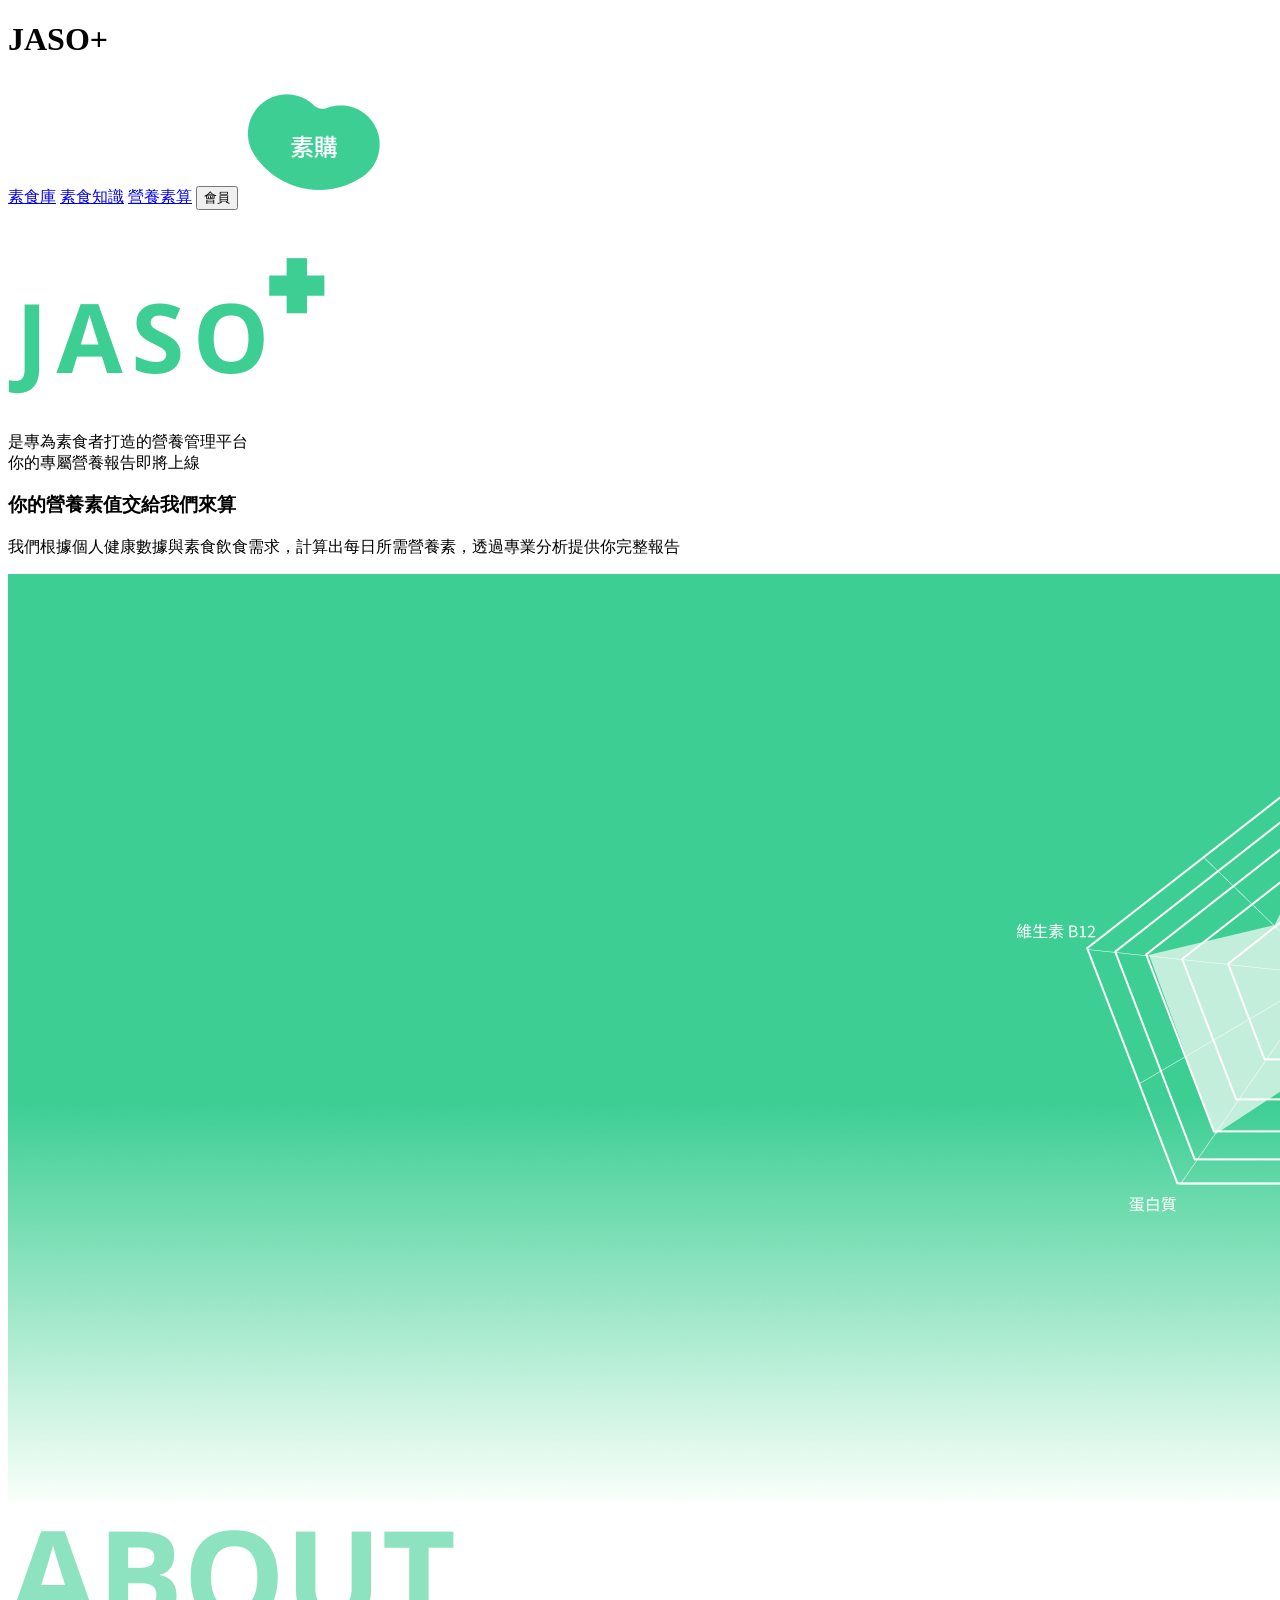
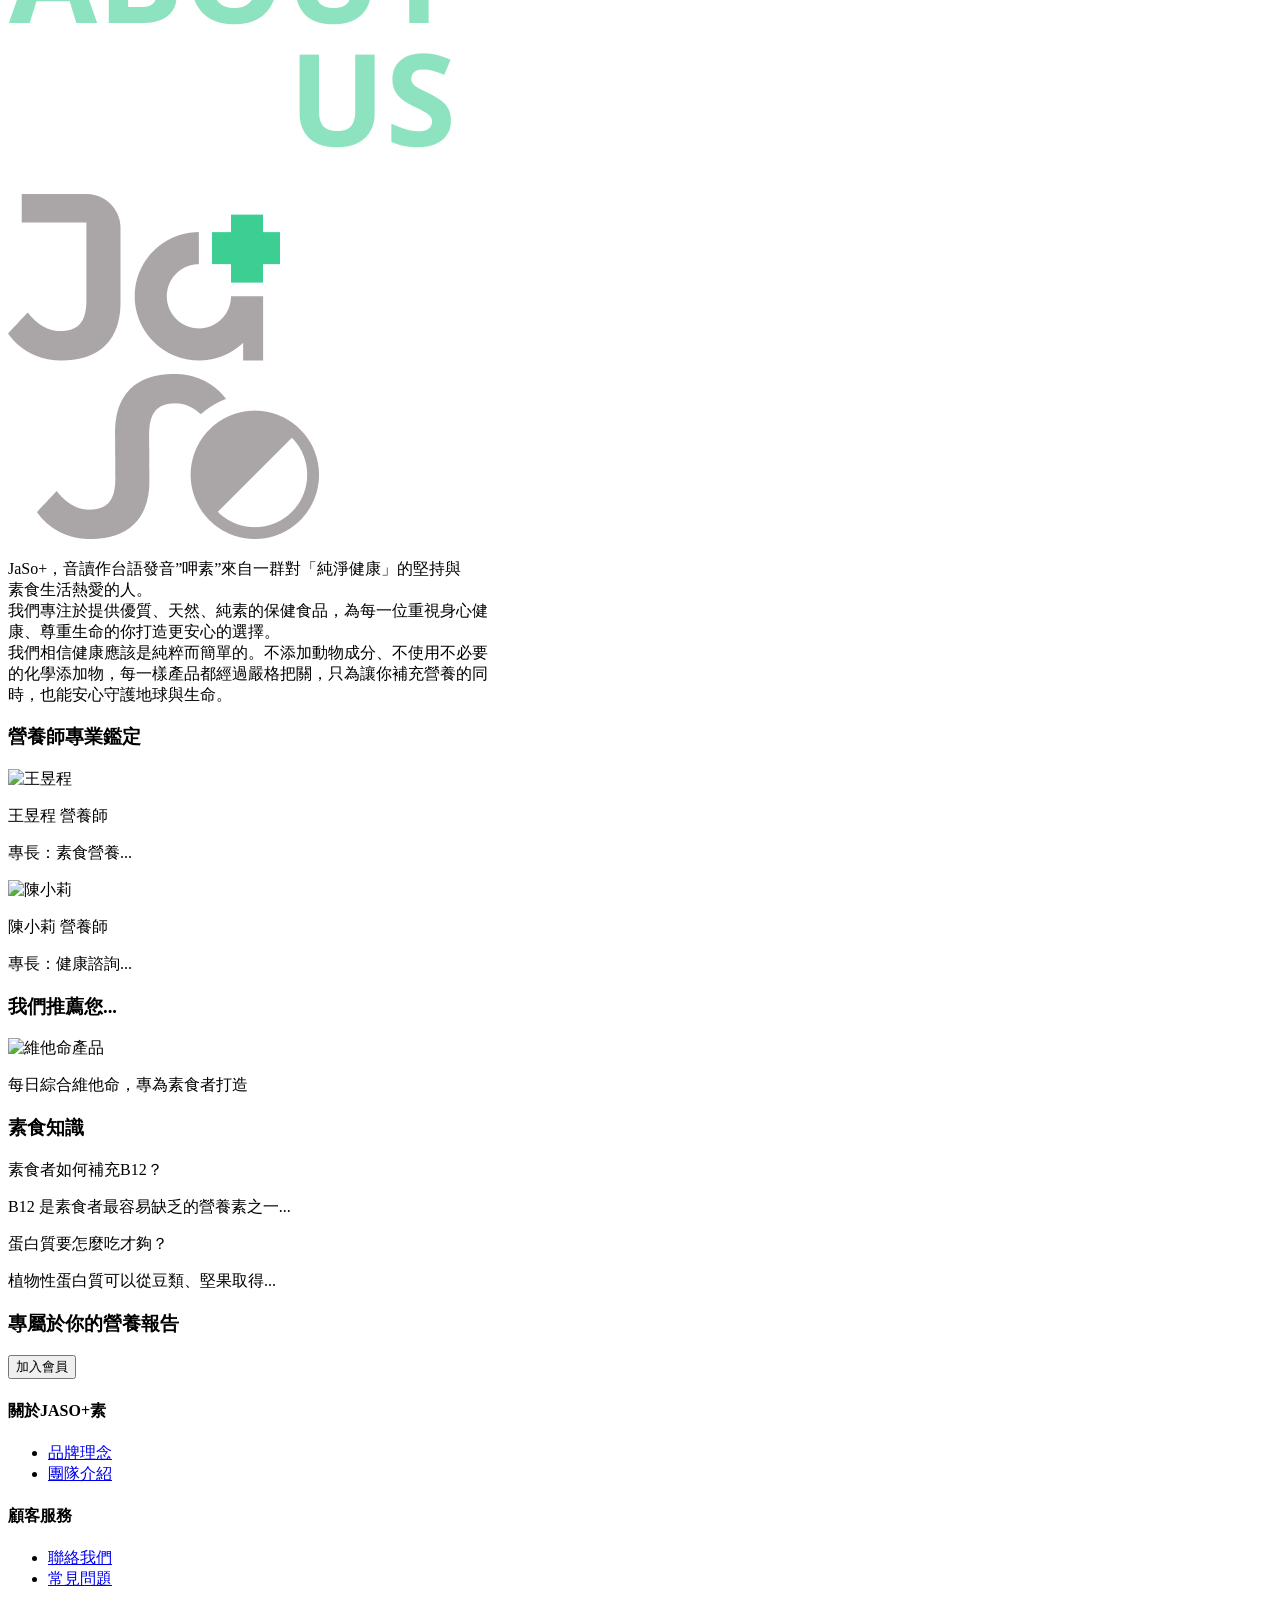
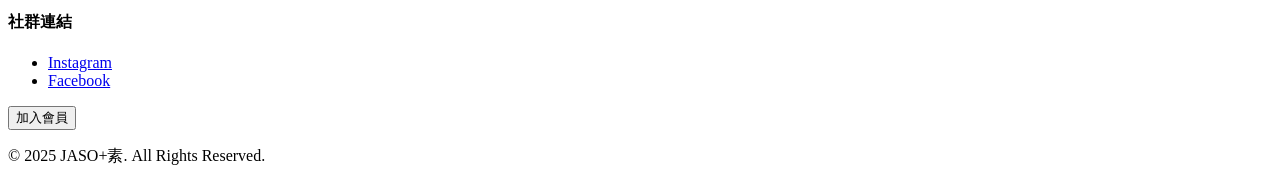
==== Jaso/jasoindex-2.html @ dfd81c09 "0422-4" ====
<!DOCTYPE html>
<html lang="zh-TW">

<head>
    <meta charset="UTF-8">
    <meta name="viewport" content="width=device-width, initial-scale=1.0">
    <title>JASO+ 素食營養管理平台</title>
    <link href="" rel="">
    <link rel="" href="style.css">
</head>

<body class="text-gray-800">
    <!-- Header -->
    <header class="header">
        <h1 class="logo">JASO+</h1>
        <nav class="nav">
            <a href="#">素食庫</a>
            <a href="#">素食知識</a>
            <a href="#">營養素算</a>
            <button class="btn-login">會員</button>
            <a href="#"><img src="./images/shop.png" alt="素購"> </a>
        </nav>
    </header>

    <!-- Welcome bannar Section -->
    <section class="welcome">
        <h2 class="welcome-title"><img src="./images/bannar.png" alt="JaSo"></h2>
        <p class="welcome-subtitle">是專為素食者打造的營養管理平台<br>你的專屬營養報告即將上線</p>
    </section>

    <!-- 分析圖表 -->
    <section class="chart-section">
        <h3 class="section-title">你的營養素值交給我們來算</h3>
        <p class="section-desc">我們根據個人健康數據與素食飲食需求，計算出每日所需營養素，透過專業分析提供你完整報告</p>
        <img src="./images/Green bannar.png" alt="雷達圖" class="chart-img">
    </section>

    <!-- About Section -->
    <section class="about">
        <div class="about-content">
            <h3 class="about-title"><img src="./images/ABOUT.png" alt="ABOUT"></h3>
            <img src="./images/LOGO.png" alt="JASO Logo" class="about-logo">
            <p class="about-text">JaSo+，音讀作台語發音”呷素”來自一群對「純淨健康」的堅持與 <br>素食生活熱愛的人。 <br> 我們專注於提供優質、天然、純素的保健食品，為每一位重視身心健
                <br>康、尊重生命的你打造更安心的選擇。 <br>
                我們相信健康應該是純粹而簡單的。不添加動物成分、不使用不必要 <br>的化學添加物，每一樣產品都經過嚴格把關，只為讓你補充營養的同 <br>時，也能安心守護地球與生命。</p>
        </div>
    </section>

    <!-- 專業營養師 -->
    <section class="nutritionist">
        <h3 class="section-title">營養師專業鑑定</h3>
        <div class="nutritionist-list">
            <div class="nutritionist-item">
                <img src="nutritionist1.png" alt="王昱程" class="nutritionist-img">
                <p class="nutritionist-name">王昱程 營養師</p>
                <p class="nutritionist-desc">專長：素食營養...</p>
            </div>
            <div class="nutritionist-item">
                <img src="nutritionist2.png" alt="陳小莉" class="nutritionist-img">
                <p class="nutritionist-name">陳小莉 營養師</p>
                <p class="nutritionist-desc">專長：健康諮詢...</p>
            </div>
        </div>
    </section>

    <!-- 產品推薦 -->
    <section class="product">
        <h3 class="section-title">我們推薦您...</h3>
        <div class="product-card">
            <img src="product.png" alt="維他命產品" class="product-img">
            <p class="product-desc">每日綜合維他命，專為素食者打造</p>
        </div>
    </section>

    <!-- 素食知識 -->
    <section class="knowledge">
        <h3 class="section-title">素食知識</h3>
        <div class="knowledge-list">
            <div class="knowledge-item">
                <p class="knowledge-title">素食者如何補充B12？</p>
                <p class="knowledge-text">B12 是素食者最容易缺乏的營養素之一...</p>
            </div>
            <div class="knowledge-item">
                <p class="knowledge-title">蛋白質要怎麼吃才夠？</p>
                <p class="knowledge-text">植物性蛋白質可以從豆類、堅果取得...</p>
            </div>
        </div>
    </section>

    <!-- CTA -->
    <section class="cta">
        <h3 class="cta-title">專屬於你的營養報告</h3>
        <button class="btn-main">加入會員</button>
    </section>

    <!-- Footer -->
    <footer class="footer">
        <div class="footer-grid">
            <div>
                <h4 class="footer-title">關於JASO+素</h4>
                <ul>
                    <li><a href="#">品牌理念</a></li>
                    <li><a href="#">團隊介紹</a></li>
                </ul>
            </div>
            <div>
                <h4 class="footer-title">顧客服務</h4>
                <ul>
                    <li><a href="#">聯絡我們</a></li>
                    <li><a href="#">常見問題</a></li>
                </ul>
            </div>
            <div>
                <h4 class="footer-title">社群連結</h4>
                <ul>
                    <li><a href="#">Instagram</a></li>
                    <li><a href="#">Facebook</a></li>
                </ul>
            </div>
            <div class="footer-action">
                <button class="btn-main">加入會員</button>
            </div>
        </div>
        <p class="footer-copy">© 2025 JASO+素. All Rights Reserved.</p>
    </footer>
</body>

</html>
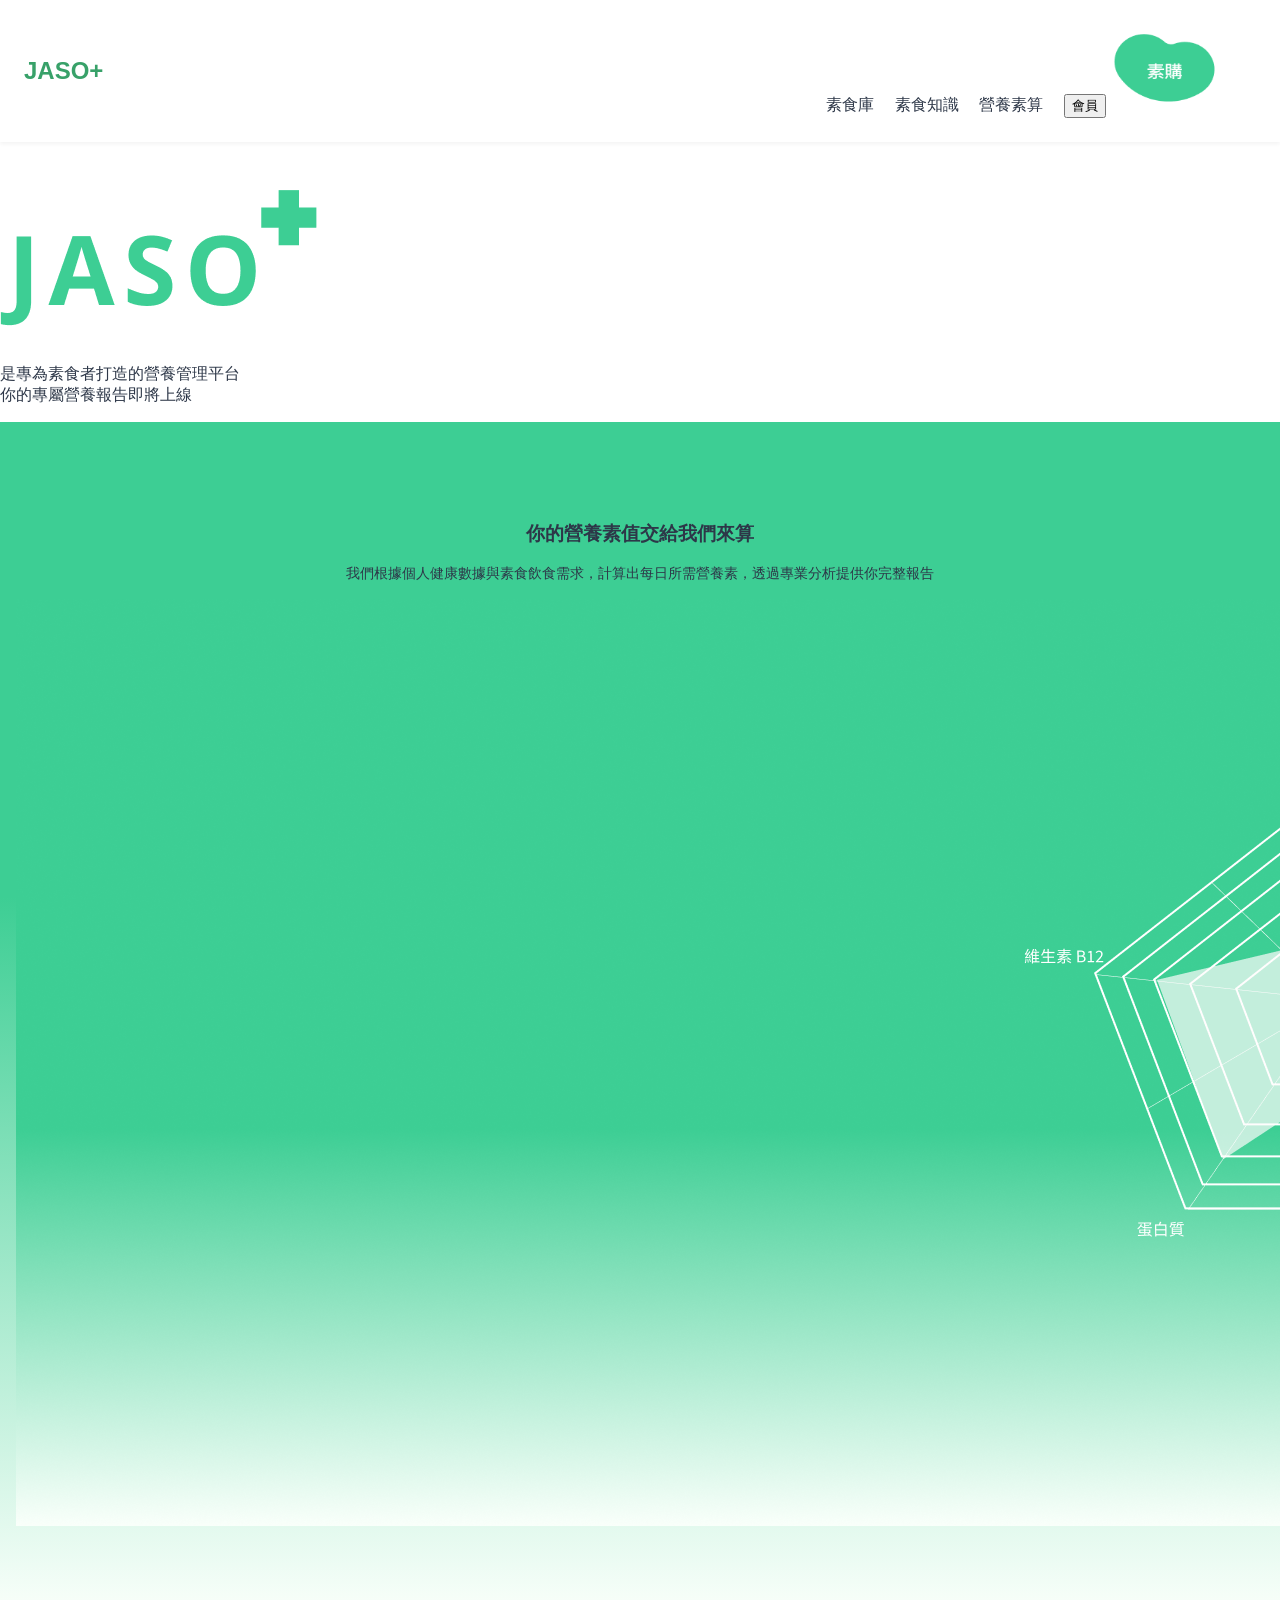
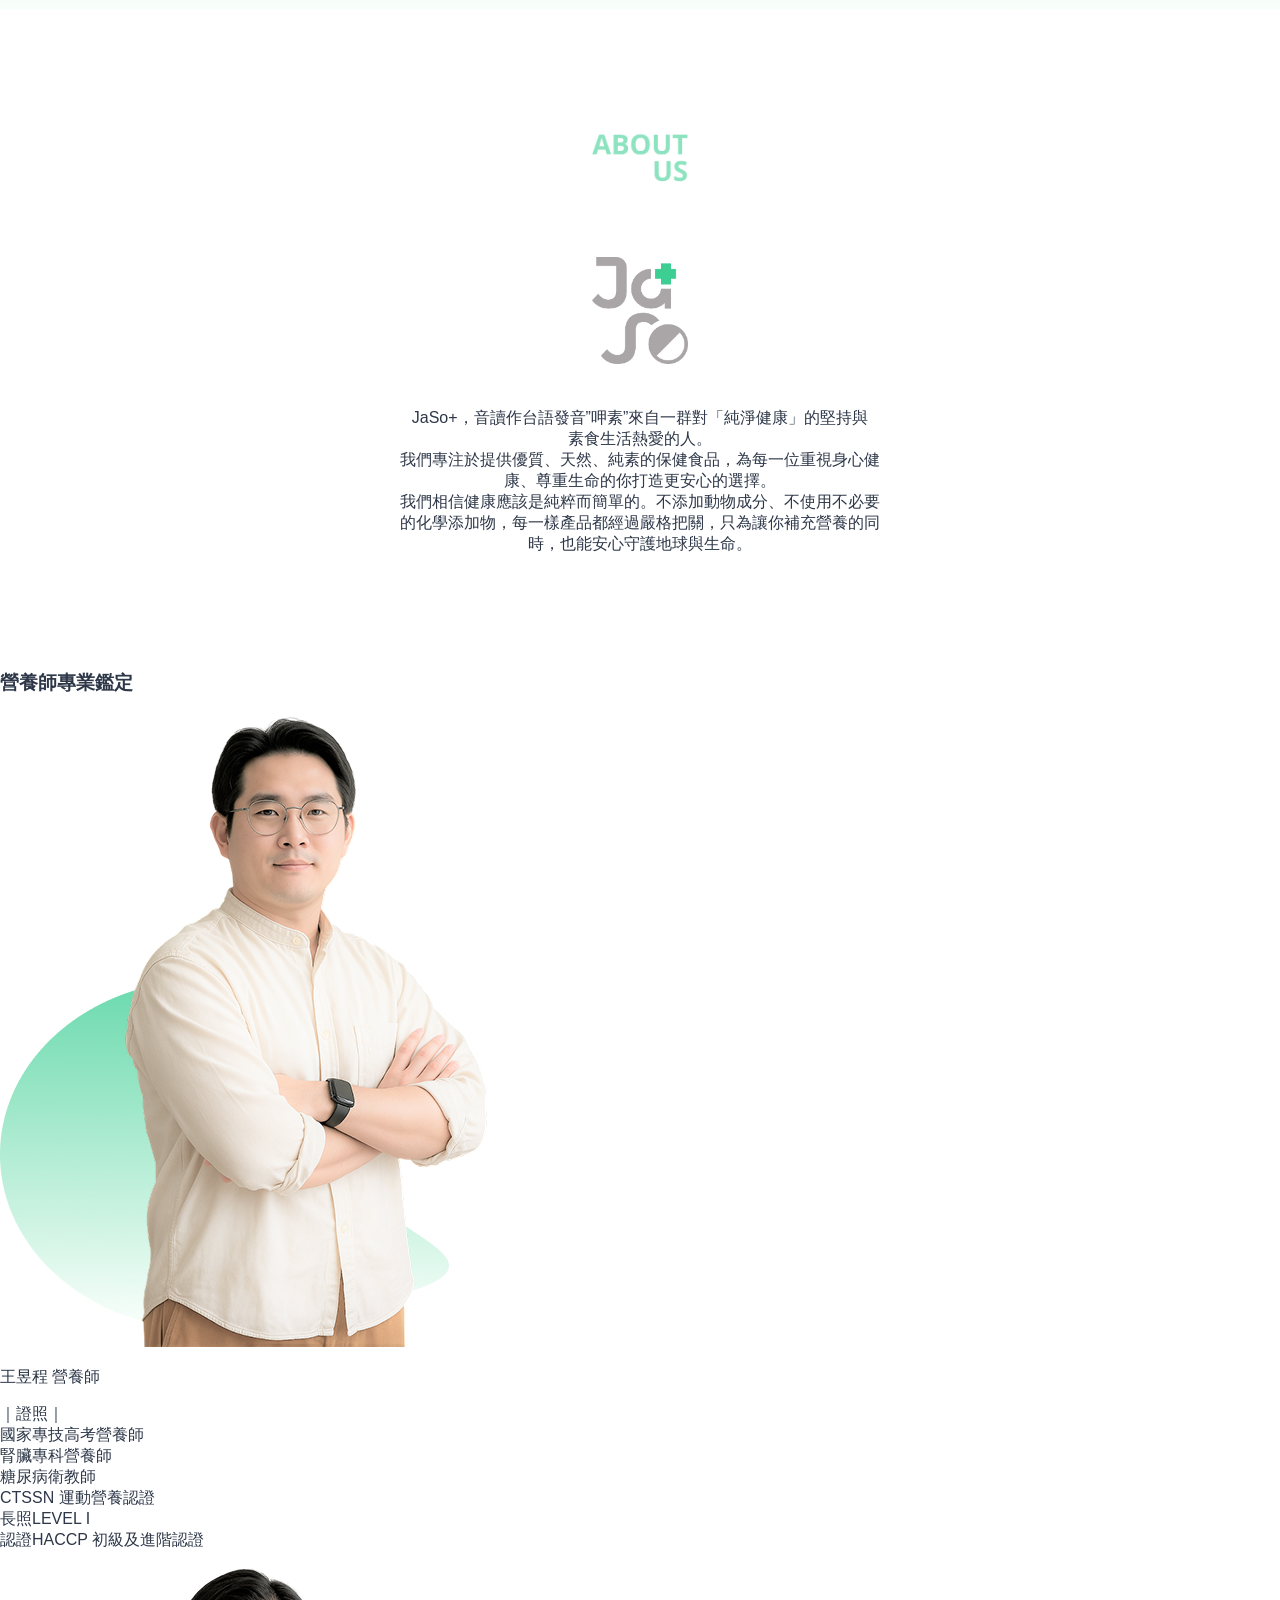
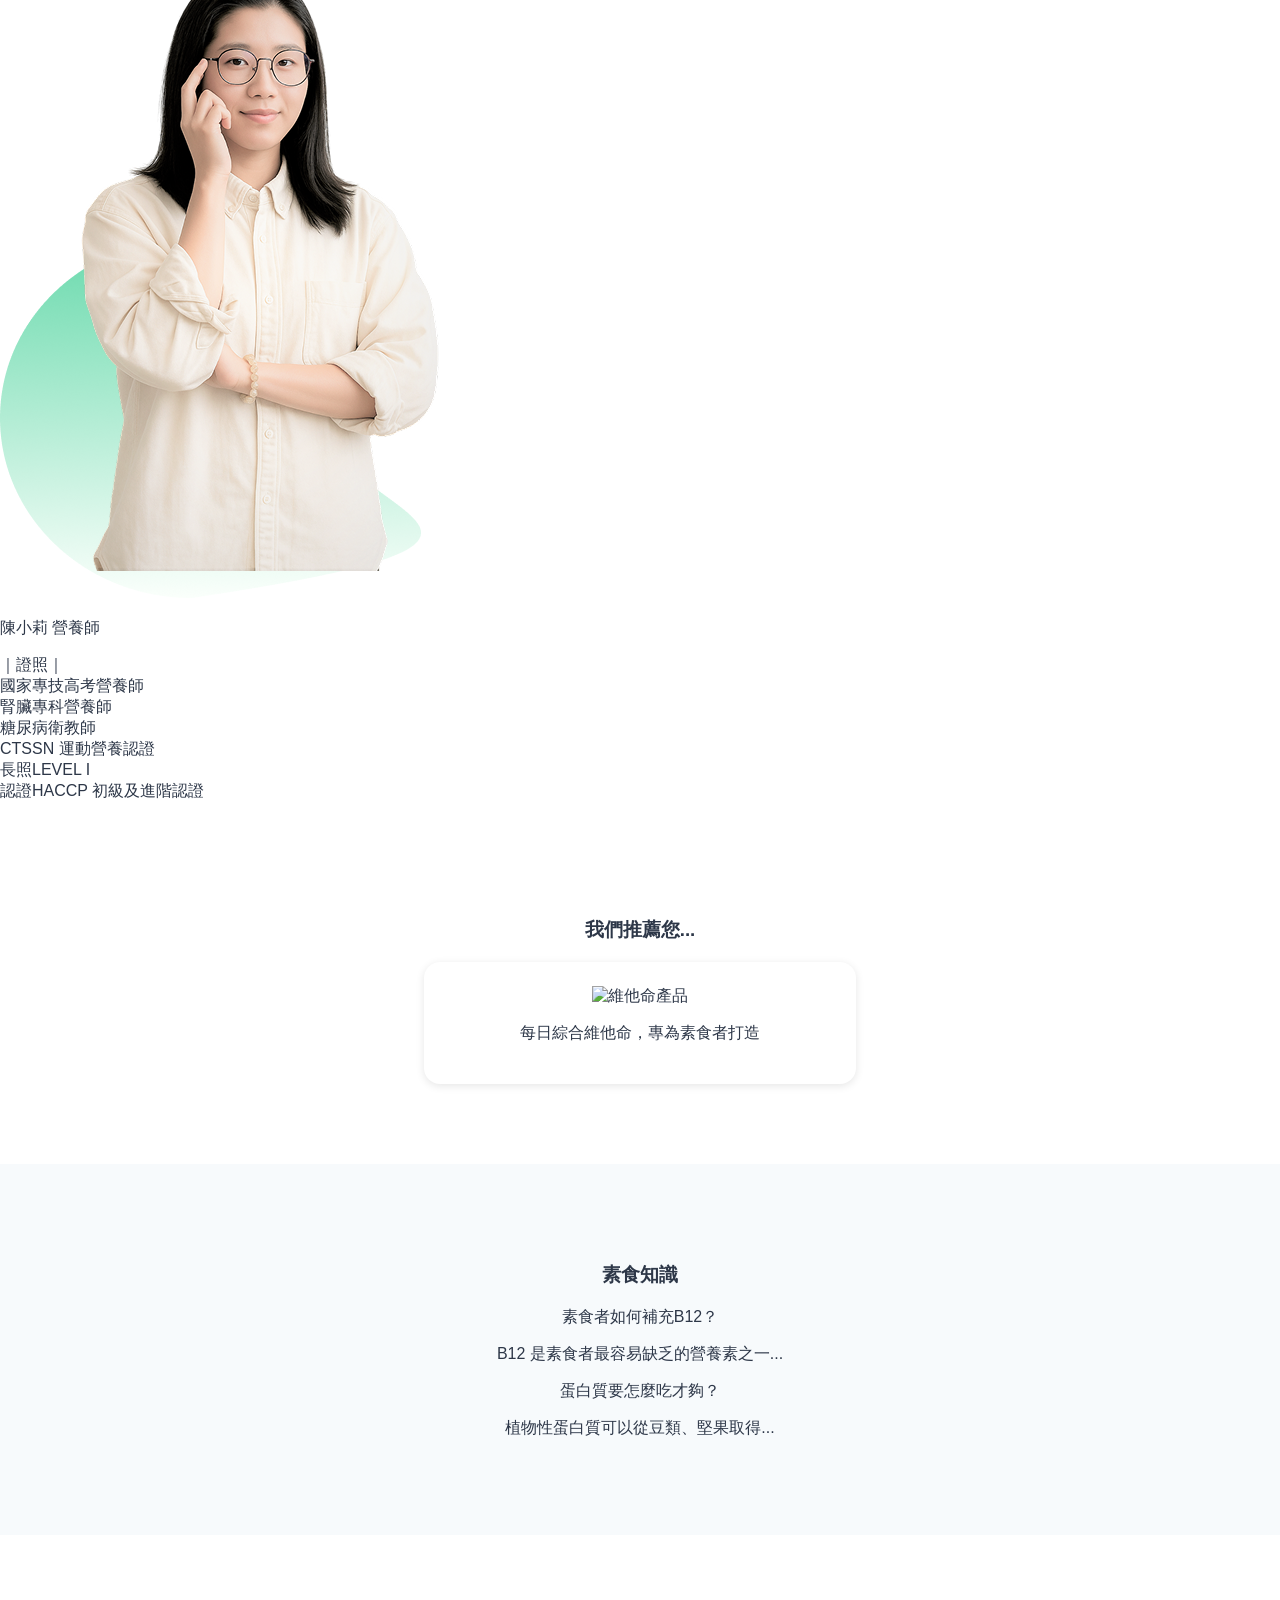
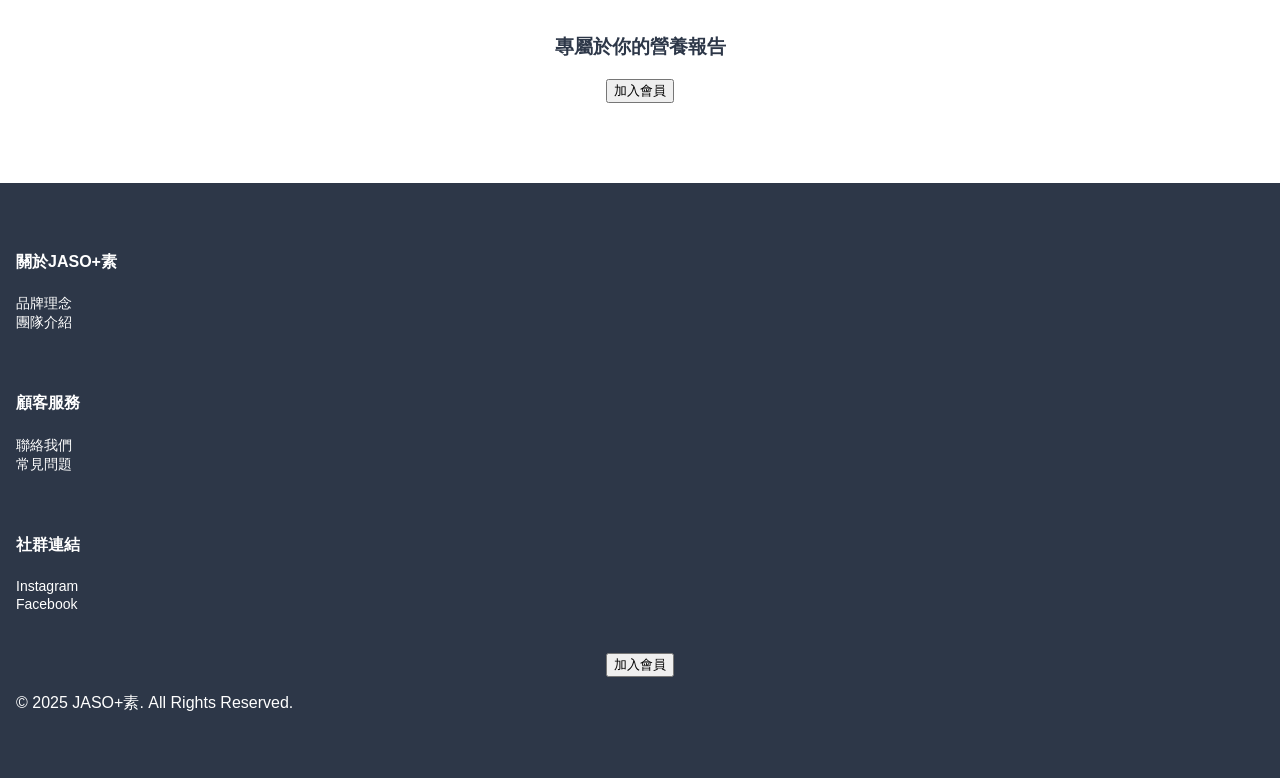
==== commit 2ccc3da6: "0423-1" ====
--- a/Jaso/jasoindex-2.html
+++ b/Jaso/jasoindex-2.html
@@ -6,7 +6,7 @@
     <meta name="viewport" content="width=device-width, initial-scale=1.0">
     <title>JASO+ 素食營養管理平台</title>
     <link href="" rel="">
-    <link rel="" href="style.css">
+    <link rel="stylesheet" href="jaso-style.css">
 </head>
 
 <body class="text-gray-800">
@@ -42,7 +42,8 @@
             <img src="./images/LOGO.png" alt="JASO Logo" class="about-logo">
             <p class="about-text">JaSo+，音讀作台語發音”呷素”來自一群對「純淨健康」的堅持與 <br>素食生活熱愛的人。 <br> 我們專注於提供優質、天然、純素的保健食品，為每一位重視身心健
                 <br>康、尊重生命的你打造更安心的選擇。 <br>
-                我們相信健康應該是純粹而簡單的。不添加動物成分、不使用不必要 <br>的化學添加物，每一樣產品都經過嚴格把關，只為讓你補充營養的同 <br>時，也能安心守護地球與生命。</p>
+                我們相信健康應該是純粹而簡單的。不添加動物成分、不使用不必要 <br>的化學添加物，每一樣產品都經過嚴格把關，只為讓你補充營養的同 <br>時，也能安心守護地球與生命。
+            </p>
         </div>
     </section>
 
@@ -51,14 +52,16 @@
         <h3 class="section-title">營養師專業鑑定</h3>
         <div class="nutritionist-list">
             <div class="nutritionist-item">
-                <img src="nutritionist1.png" alt="王昱程" class="nutritionist-img">
+                <img src="./images/wangDot.png" alt="王昱程" class="nutritionist-img">
                 <p class="nutritionist-name">王昱程 營養師</p>
-                <p class="nutritionist-desc">專長：素食營養...</p>
+                <p class="nutritionist-desc">｜證照｜ <br>國家專技高考營養師 <br>腎臟專科營養師 <br>糖尿病衛教師 <br>CTSSN 運動營養認證 <br>長照LEVEL I
+                    <br>認證HACCP 初級及進階認證</p>
             </div>
             <div class="nutritionist-item">
-                <img src="nutritionist2.png" alt="陳小莉" class="nutritionist-img">
+                <img src="./images/cocoDot.png" alt="陳小莉" class="nutritionist-img">
                 <p class="nutritionist-name">陳小莉 營養師</p>
-                <p class="nutritionist-desc">專長：健康諮詢...</p>
+                <p class="nutritionist-desc">｜證照｜ <br>國家專技高考營養師 <br>腎臟專科營養師 <br>糖尿病衛教師 <br>CTSSN 運動營養認證 <br>長照LEVEL I
+                    <br>認證HACCP 初級及進階認證</p>
             </div>
         </div>
     </section>
--- a/Jaso/jaso-style.css
+++ b/Jaso/jaso-style.css
@@ -0,0 +1,204 @@
+/* Reset 基礎樣式 */
+body {
+    margin: 0;
+    font-family: 'Helvetica Neue', sans-serif;
+    color: #2d3748;
+    background-color: #ffffff;
+  }
+  
+  /* Header */
+  .header {
+    display: flex;
+    justify-content: space-between;
+    align-items: center;
+    padding: 1.5rem;
+    background: white;
+    box-shadow: 0 2px 4px rgba(0,0,0,0.05);
+    
+  }
+  .header .logo img {
+    width: 100px;
+    height: 100px;
+    margin-right: 20px;
+  }
+  .header img {
+    width: 110px;
+    height: 86px;
+    margin-right: 20px;
+  }
+
+  .logo {
+    font-size: 1.5rem;
+    font-weight: bold;
+    color: #38a169;
+  }
+  .nav a {
+    margin-right: 1rem;
+    text-decoration: none;
+    color: #2d3748;
+  }
+  .nav a:hover {
+    color: #38a169;
+  }
+  .login-btn {
+    background-color: #38a169;
+    color: white;
+    padding: 0.5rem 1rem;
+    border-radius: 9999px;
+    border: none;
+    cursor: pointer;
+  }
+  
+  /* Hero */
+  .hero {
+    text-align: center;
+    padding: 5rem 1rem;
+    background: linear-gradient(to bottom, #ffffff, #f0fff4);
+  }
+  .hero h2 {
+    font-size: 2.5rem;
+    color: #38a169;
+  }
+  .announcement-btn {
+    display: inline-block;
+    background: #ffffff;
+    color: #38a169;
+    padding: 0.5rem 1rem;
+    border-radius: 9999px;
+    font-size: 0.875rem;
+    border: none;
+    cursor: pointer;
+  }
+  
+  /* Chart Section */
+  .chart-section {
+    background: linear-gradient(to Top,#F9FFFA , #3DCE94 60%);
+    text-align: center;
+    padding: 5rem 1rem;
+  }
+  .chart-section p {
+    max-width: 40rem;
+    margin: 1rem auto;
+    font-size: 0.875rem;
+  }
+
+  
+  /* About */
+  .about {
+    padding: 5rem 1rem;
+    text-align: center;
+  }
+  .about h3 {
+    color: #38a169;
+  }
+  .about img {
+    margin: 1.5rem auto;
+    width: 6rem;
+  }
+  
+  /* Nutritionists */
+  .nutritionists {
+    background: #f7fafc;
+    padding: 5rem 1rem;
+    text-align: center;
+  }
+  .team {
+    display: flex;
+    flex-direction: column;
+    max-width: 40rem;
+    margin: 0 auto;
+  
+  }
+  .team .person img {
+    border-width: 55px;
+    width: 10rem;
+    height: 12rem;
+  }
+  
+  /* Product */
+  .product {
+    padding: 5rem 1rem;
+    text-align: center;
+  }
+  .product-card {
+    max-width: 24rem;
+    margin: 0 auto;
+    background: white;
+    padding: 1.5rem;
+    border-radius: 1rem;
+    box-shadow: 0 2px 8px rgba(0,0,0,0.1);
+  }
+  
+  /* Knowledge */
+  .knowledge {
+    background: #f7fafc;
+    padding: 5rem 1rem;
+    text-align: center;
+  }
+  .articles {
+    max-width: 40rem;
+    margin: 0 auto;
+  }
+  .article {
+    background: white;
+    padding: 1rem;
+    border-radius: 0.5rem;
+    box-shadow: 0 2px 4px rgba(0,0,0,0.05);
+    margin-bottom: 1.5rem;
+  }
+  .article .title {
+    font-weight: bold;
+  }
+  
+  /* CTA */
+  .cta {
+    padding: 5rem 1rem;
+    text-align: center;
+  }
+  .join-btn {
+    background-color: #38a169;
+    color: white;
+    padding: 0.75rem 1.5rem;
+    border: none;
+    border-radius: 9999px;
+    font-size: 1rem;
+    cursor: pointer;
+  }
+  
+  /* Footer */
+  .footer {
+    background: #2d3748;
+    color: white;
+    padding: 3rem 1rem;
+  }
+  .footer-grid {
+    display: grid;
+    gap: 1.5rem;
+  }
+  .footer h4 {
+    font-weight: bold;
+  }
+  .footer ul {
+    list-style: none;
+    padding: 0;
+  }
+  .footer ul li a {
+    color: white;
+    text-decoration: none;
+    font-size: 0.875rem;
+  }
+  .footer ul li a:hover {
+    text-decoration: underline;
+  }
+  .footer-action {
+    text-align: center;
+  }
+  .footer .join-btn {
+    background-color: #48bb78;
+  }
+  .copyright {
+    text-align: center;
+    font-size: 0.75rem;
+    margin-top: 2rem;
+  }
+  
